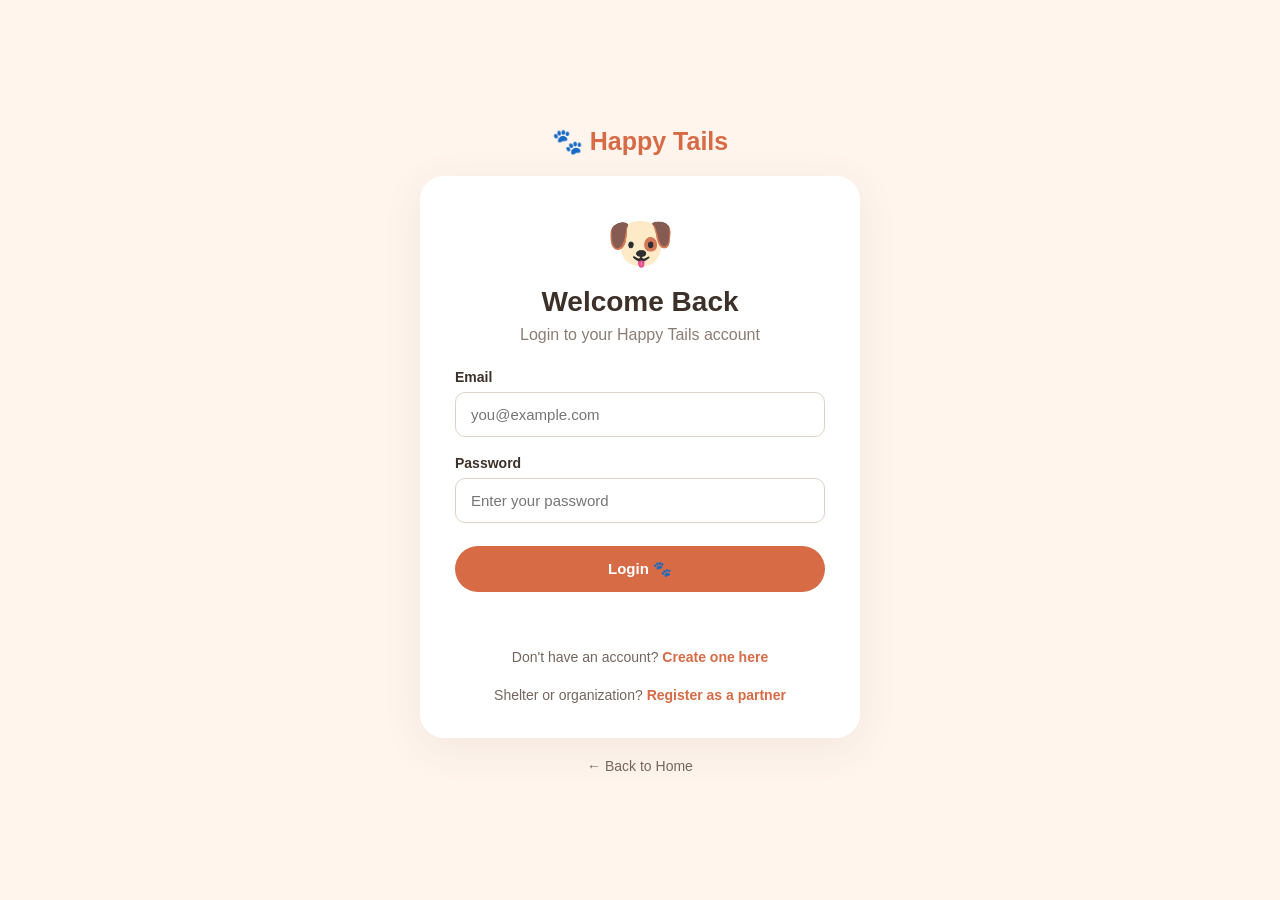
==== frontend/admin-dashboard.html @ 2e97c07c "Initial Happy Tails project" ====
<!DOCTYPE html>
<html lang="en">

<head>

    <meta charset="UTF-8">

    <meta name="viewport"
          content="width=device-width, initial-scale=1.0">

    <title>Admin Dashboard - Happy Tails</title>

    <link rel="stylesheet"
          href="css/style.css">

</head>

<body>

    <!-- NAVBAR -->

    <nav class="navbar">

        <div class="logo">
            🐾 Happy Tails
        </div>

        <div class="nav-links">
            <a href="admin-dashboard.html" aria-current="page">Dashboard</a>
            <a href="#partnerOrganizations">Partners</a>
            <a href="#petForm">Pets</a>
            <a href="#adminRequests">Adoption Requests</a>
        </div>

        <button
            id="logoutButton"
            class="logout-button">

            Logout

        </button>

    </nav>


    <!-- MAIN DASHBOARD -->

    <main class="dashboard">


        <!-- HEADER -->

        <section class="dashboard-header admin-header">

            <div>

                <span class="tag">
                    ADMIN DASHBOARD
                </span>

                <h1>
                    Welcome, Admin! 🛠️
                </h1>

                <p>
                    Manage the Happy Tails pet
                    adoption system.
                </p>

            </div>

            <div class="dashboard-pet">
                🐱
            </div>

        </section>


        <section class="admin-section" id="partnerOrganizations">
            <div class="section-heading"><div><span class="tag">PARTNER ORGANIZATIONS</span><h2>Partner Organizations 🏢</h2><p>Review organization registrations and verification status.</p></div><button id="refreshPartners" class="card-button" type="button">Refresh</button></div>
            <div id="partnerSummary" class="partner-summary" aria-live="polite"></div>
            <p id="partnerAdminMessage" class="message" role="status"></p><div id="adminPartnerList" class="admin-request-list"></div>
        </section>

        <!-- PET MANAGEMENT -->

        <section class="admin-section">

            <div class="section-heading">

                <div>

                    <span class="tag">
                        PET MANAGEMENT
                    </span>

                    <h2>
                        Add a New Pet 🐾
                    </h2>

                    <p>
                        Add pets that are available
                        for adoption.
                    </p>

                </div>

            </div>


            <!-- ADD PET FORM -->

            <form
                id="petForm"
                class="pet-form">


                <div class="form-group">

                    <label for="petName">
                        Pet Name
                    </label>

                    <input
                        type="text"
                        id="petName"
                        placeholder="Example: Bruno"
                        required>

                </div>


                <div class="form-group">

                    <label for="petType">
                        Type
                    </label>

                    <select
                        id="petType"
                        required>

                        <option value="">
                            Select type
                        </option>

                        <option value="Dog">
                            🐶 Dog
                        </option>

                        <option value="Cat">
                            🐱 Cat
                        </option>

                        <option value="Rabbit">
                            🐰 Rabbit
                        </option>

                        <option value="Bird">
                            🐦 Bird
                        </option>

                        <option value="Other">
                            🐾 Other
                        </option>

                    </select>

                </div>


                <div class="form-group">

                    <label for="petBreed">
                        Breed
                    </label>

                    <input
                        type="text"
                        id="petBreed"
                        placeholder="Example: Labrador">

                </div>


                <div class="form-group">

                    <label for="petAge">
                        Age
                    </label>

                    <input
                        type="number"
                        id="petAge"
                        min="0"
                        placeholder="Example: 2"
                        required>

                </div>


                <div class="form-group">

                    <label for="petGender">
                        Gender
                    </label>

                    <select
                        id="petGender">

                        <option value="">
                            Select gender
                        </option>

                        <option value="Male">
                            Male
                        </option>

                        <option value="Female">
                            Female
                        </option>

                    </select>

                </div>


                <div class="form-group">

                    <label for="petStatus">
                        Status
                    </label>

                    <select
                        id="petStatus">

                        <option value="AVAILABLE">
                            🟢 Available
                        </option>

                        <option value="ADOPTED">
                            ❤️ Adopted
                        </option>

                    </select>

                </div>


                <div class="form-group full-form-width">

                    <label for="petImage">
                        Pet Emoji
                    </label>

                    <input
                        type="text"
                        id="petImage"
                        placeholder="Example: 🐶"
                        maxlength="10">

                </div>


                <div class="form-group full-form-width">

                    <label for="petDescription">
                        Description
                    </label>

                    <textarea
                        id="petDescription"
                        rows="4"
                        placeholder="Tell users something about this pet..."></textarea>

                </div>


                <button
                    type="submit"
                    class="primary-button">

                    ➕ Add Pet

                </button>


                <div
                    id="petMessage"
                    class="message">

                </div>

            </form>

        </section>


        <!-- PET LIST -->

        <section class="admin-section">

            <div class="section-heading">

                <div>

                    <span class="tag">
                        PETS IN DATABASE
                    </span>

                    <h2>
                        Current Pets 🐶🐱
                    </h2>

                    <p>
                        Pets currently stored in
                        the Happy Tails database.
                    </p>

                </div>

                <button
                    class="card-button"
                    onclick="loadPets()">

                    🔄 Refresh

                </button>

            </div>


            <div
                id="petList"
                class="pet-list">

                <p>
                    Loading pets... 🐾
                </p>

            </div>

        </section>


        <section class="admin-section" id="adminRequests">
            <div class="section-heading">
                <div>
                    <span class="tag">ADOPTION REVIEW</span>
                    <h2>Adoption Requests</h2>
                    <p>Review each request and update its status.</p>
                </div>
                <button class="card-button" id="refreshRequests" type="button">Refresh requests</button>
            </div>
            <p id="requestActionMessage" class="message" role="status"></p>
            <div id="adminRequestList" class="admin-request-list">
                <p>Loading adoption requests...</p>
            </div>
        </section>

        <!-- OTHER FEATURES -->

        <section class="dashboard-grid">

            <div class="dashboard-card">

                <div class="card-icon">
                    👥
                </div>

                <h2>
                    Manage Users
                </h2>

                <p>
                    View and manage registered
                    users.
                </p>

                <button
                    class="card-button"
                    onclick="document.getElementById('adminRequests').scrollIntoView({behavior:'smooth'})">
                    Review Requests

                </button>

            </div>


            <div class="dashboard-card">

                <div class="card-icon">
                    ❤️
                </div>

                <h2>
                    Adoption Requests
                </h2>

                <p>
                    Review adoption requests
                    from users.
                </p>

                <button
                    class="card-button"
                    disabled>

                    Coming Soon

                </button>

            </div>

        </section>


    </main>


    <script src="js/dashboard.js"></script>
    <script src="js/admin-requests.js"></script>
    <script src="js/admin-partners.js"></script>

</body>

</html>
---- frontend/css/style.css ----
* {
    margin: 0;
    padding: 0;
    box-sizing: border-box;
}

body {
    font-family: Arial, Helvetica, sans-serif;
    background: #fffaf5;
    color: #3d3028;
    min-height: 100vh;
}

a {
    text-decoration: none;
    color: inherit;
}

/* NAVBAR */

.navbar {
    height: 72px;
    padding: 0 7%;
    display: flex;
    align-items: center;
    justify-content: space-between;
    background: #ffffff;
    border-bottom: 1px solid #f0e4da;
}

.logo {
    font-size: 24px;
    font-weight: bold;
    color: #d66b45;
}

.nav-links {
    display: flex;
    align-items: center;
    gap: 25px;
}

.nav-links a {
    font-weight: 600;
}

.nav-links a:hover {
    color: #d66b45;
}

.nav-button {
    background: #d66b45;
    color: white !important;
    padding: 11px 20px;
    border-radius: 25px;
}

/* HERO */

.hero {
    max-width: 1200px;
    margin: 0 auto;
    padding: 90px 7%;
    display: flex;
    align-items: center;
    justify-content: space-between;
    gap: 50px;
}

.hero-content {
    max-width: 650px;
}

.tag {
    display: inline-block;
    background: #ffe8dc;
    color: #c05d3b;
    padding: 8px 14px;
    border-radius: 20px;
    font-size: 13px;
    font-weight: bold;
    margin-bottom: 20px;
}

.hero h1 {
    font-size: 55px;
    line-height: 1.1;
    margin-bottom: 25px;
}

.hero h1 span {
    color: #d66b45;
}

.hero p {
    font-size: 18px;
    line-height: 1.7;
    color: #75665d;
    margin-bottom: 30px;
}

.hero-buttons {
    display: flex;
    gap: 15px;
}

.primary-button,
.secondary-button {
    display: inline-block;
    border: none;
    cursor: pointer;
    padding: 14px 25px;
    border-radius: 30px;
    font-size: 15px;
    font-weight: bold;
    transition: 0.2s;
}

.primary-button {
    background: #d66b45;
    color: white;
}

.primary-button:hover {
    background: #bd5938;
    transform: translateY(-2px);
}

.secondary-button {
    background: white;
    color: #d66b45;
    border: 1px solid #e8cfc0;
}

.secondary-button:hover {
    background: #fff0e8;
}

.hero-pet {
    width: 300px;
    height: 300px;
    background: #ffe6d8;
    border-radius: 50%;
    display: flex;
    align-items: center;
    justify-content: center;
    font-size: 150px;
}

/* FEATURES */

.features {
    padding: 60px 7%;
    background: white;
    text-align: center;
}

.features h2 {
    font-size: 34px;
    margin-bottom: 35px;
}

.feature-grid {
    max-width: 1100px;
    margin: auto;
    display: grid;
    grid-template-columns: repeat(3, 1fr);
    gap: 25px;
}

.feature-card {
    padding: 35px 25px;
    background: #fffaf5;
    border-radius: 20px;
    border: 1px solid #f0e4da;
}

.feature-icon {
    font-size: 45px;
    margin-bottom: 15px;
}

.feature-card h3 {
    margin-bottom: 12px;
    font-size: 20px;
}

.feature-card p {
    color: #75665d;
    line-height: 1.6;
}

/* FOOTER */

footer {
    text-align: center;
    padding: 30px;
    color: #8c7d73;
}

/* AUTH PAGE */

.auth-page {
    background: #fff5ed;
    min-height: 100vh;
    display: flex;
    align-items: center;
    justify-content: center;
}

.auth-container {
    width: 100%;
    max-width: 480px;
    padding: 30px 20px;
}

.auth-brand {
    text-align: center;
    color: #d66b45;
    font-size: 25px;
    font-weight: bold;
    margin-bottom: 20px;
}

.auth-card {
    background: white;
    padding: 35px;
    border-radius: 24px;
    box-shadow: 0 10px 40px rgba(100, 70, 50, 0.08);
}

.auth-header {
    text-align: center;
    margin-bottom: 25px;
}

.big-icon {
    font-size: 55px;
    margin-bottom: 10px;
}

.auth-header h1 {
    font-size: 28px;
    margin-bottom: 8px;
}

.auth-header p {
    color: #8c7d73;
}

.form-group {
    margin-bottom: 18px;
}

.form-group label {
    display: block;
    margin-bottom: 7px;
    font-weight: bold;
    font-size: 14px;
}

.form-group input {
    width: 100%;
    padding: 13px 15px;
    border: 1px solid #dfd2ca;
    border-radius: 10px;
    outline: none;
    font-size: 15px;
}

.form-group input:focus {
    border-color: #d66b45;
}

.full-width {
    width: 100%;
    margin-top: 5px;
}

.message {
    margin-top: 15px;
    text-align: center;
    font-size: 14px;
    min-height: 20px;
}

.message.success {
    color: #2e8b57;
}

.message.error {
    color: #c0392b;
}

.auth-footer {
    margin-top: 22px;
    text-align: center;
    color: #75665d;
    font-size: 14px;
}

.auth-footer a {
    color: #d66b45;
    font-weight: bold;
}

.back-home {
    display: block;
    text-align: center;
    margin-top: 20px;
    color: #75665d;
    font-size: 14px;
}

/* DASHBOARD */

.dashboard {
    max-width: 1200px;
    margin: auto;
    padding: 60px 7%;
}

.dashboard-header {
    padding: 45px;
    background: #ffe7d9;
    border-radius: 25px;
    display: flex;
    align-items: center;
    justify-content: space-between;
    margin-bottom: 40px;
}

.dashboard-header h1 {
    font-size: 40px;
    margin-bottom: 10px;
}

.dashboard-header h1 span {
    color: #d66b45;
}

.dashboard-header p {
    color: #75665d;
}

.dashboard-pet {
    font-size: 100px;
}

.dashboard-grid {
    display: grid;
    grid-template-columns: repeat(3, 1fr);
    gap: 25px;
}

.dashboard-card {
    background: white;
    padding: 30px;
    border-radius: 20px;
    border: 1px solid #eee0d6;
    box-shadow: 0 5px 20px rgba(100, 70, 50, 0.05);
}

.card-icon {
    font-size: 45px;
    margin-bottom: 15px;
}

.dashboard-card h2 {
    font-size: 21px;
    margin-bottom: 12px;
}

.dashboard-card p {
    color: #75665d;
    line-height: 1.6;
    margin-bottom: 20px;
}

.card-button {
    border: none;
    background: #ffe7d9;
    color: #c05d3b;
    padding: 10px 16px;
    border-radius: 20px;
    font-weight: bold;
}

.logout-button {
    border: none;
    background: #fff0e8;
    color: #c05d3b;
    padding: 11px 20px;
    border-radius: 22px;
    font-weight: bold;
    cursor: pointer;
}

.logout-button:hover {
    background: #ffe0d0;
}

/* RESPONSIVE */

@media (max-width: 800px) {

    .hero {
        flex-direction: column;
        text-align: center;
        padding-top: 60px;
    }

    .hero h1 {
        font-size: 40px;
    }

    .hero-buttons {
        justify-content: center;
    }

    .feature-grid,
    .dashboard-grid {
        grid-template-columns: 1fr;
    }

    .hero-pet {
        width: 220px;
        height: 220px;
        font-size: 100px;
    }

    .dashboard-header {
        flex-direction: column;
        text-align: center;
        gap: 20px;
    }

    .dashboard-header h1 {
        font-size: 30px;
    }
}

@media (max-width: 500px) {

    .navbar {
        padding: 0 20px;
    }

    .nav-links {
        gap: 10px;
    }

    .hero {
        padding-left: 20px;
        padding-right: 20px;
    }

    .hero h1 {
        font-size: 34px;
    }

    .auth-card {
        padding: 25px 20px;
    }
}
/* =====================================================
   HAPPY TAILS LANDING PAGE
   ===================================================== */

.landing-page {
    margin: 0;
    min-height: 100vh;
    font-family: Arial, sans-serif;
    background:
        radial-gradient(circle at 15% 20%, #ffe9df 0, transparent 28%),
        radial-gradient(circle at 85% 30%, #eee7ff 0, transparent 30%),
        linear-gradient(135deg, #fffaf7, #fff4ee);
    color: #29232b;
    overflow-x: hidden;
}


/* ================= NAVIGATION ================= */

.landing-nav {
    position: relative;
    z-index: 10;

    width: min(1180px, 90%);
    margin: auto;

    padding: 24px 0;

    display: flex;
    justify-content: space-between;
    align-items: center;
}

.logo {
    display: flex;
    align-items: center;
    gap: 8px;

    font-size: 23px;
    font-weight: 800;
}

.logo:first-letter {
    font-size: 28px;
}

.nav-links {
    display: flex;
    align-items: center;
    gap: 28px;
}

.nav-links a {
    text-decoration: none;
    color: #4a4148;
    font-weight: 600;
    transition: 0.25s ease;
}

.nav-links a:hover {
    color: #d86b45;
    transform: translateY(-2px);
}

.nav-login {
    padding: 10px 18px;

    border-radius: 20px;

    background: white;

    box-shadow: 0 5px 20px rgba(80, 50, 40, 0.08);
}

.nav-register {
    padding: 11px 20px;

    border-radius: 20px;

    color: white !important;

    background: #dc7048;

    box-shadow: 0 7px 20px rgba(220, 112, 72, 0.25);
}


/* ================= HERO ================= */

.hero {
    width: min(1180px, 90%);
    min-height: 680px;

    margin: auto;

    display: grid;
    grid-template-columns: 1fr 1fr;

    align-items: center;

    gap: 60px;

    position: relative;
    z-index: 2;
}

.hero-text {
    animation: fadeUp 0.8s ease both;
}

.mini-badge {
    display: inline-block;

    padding: 9px 15px;

    border-radius: 30px;

    background: rgba(255, 255, 255, 0.8);

    color: #b75c3c;

    font-size: 14px;
    font-weight: 700;

    box-shadow: 0 8px 25px rgba(80, 50, 40, 0.08);
}

.hero h1 {
    margin: 22px 0 20px;

    font-size: clamp(48px, 6vw, 76px);

    line-height: 0.98;

    letter-spacing: -3px;
}

.hero h1 span {
    display: block;
    color: #db7048;
}

.hero-text > p {
    max-width: 570px;

    font-size: 18px;

    line-height: 1.7;

    color: #71666d;
}

.hero-buttons {
    display: flex;
    flex-wrap: wrap;

    gap: 14px;

    margin-top: 30px;
}

.hero-button {
    display: inline-flex;

    align-items: center;
    justify-content: center;

    padding: 16px 24px;

    border-radius: 30px;

    text-decoration: none;

    font-weight: 800;

    transition:
        transform 0.25s ease,
        box-shadow 0.25s ease;
}

.hero-button:hover {
    transform: translateY(-4px);
}

.hero-button.primary {
    color: white;

    background: #dc7048;

    box-shadow:
        0 12px 25px rgba(220, 112, 72, 0.3);
}

.hero-button.secondary {
    color: #554b51;

    background: white;

    box-shadow:
        0 10px 25px rgba(80, 50, 40, 0.09);
}

.tiny-note {
    margin-top: 18px;

    color: #968a90;

    font-size: 13px;
}


/* ================= PET SCENE ================= */

.pet-scene {
    height: 520px;

    position: relative;

    display: flex;
    justify-content: center;
    align-items: center;

    animation: fadeUp 1s ease 0.15s both;
}

.pet-card {
    width: 350px;
    height: 350px;

    border-radius: 46% 54% 55% 45% / 45% 45% 55% 55%;

    background:
        linear-gradient(145deg, #ffe2d3, #f8c8b6);

    display: flex;
    justify-content: center;
    align-items: center;

    position: relative;

    box-shadow:
        0 35px 70px rgba(120, 75, 60, 0.15);

    transition: transform 0.15s ease-out;

    animation: floatPet 4s ease-in-out infinite;
}

.main-pet {
    font-size: 150px;

    filter:
        drop-shadow(0 12px 8px rgba(100, 60, 50, 0.15));

    animation: petBounce 2.8s ease-in-out infinite;
}

.pet-shadow {
    position: absolute;

    bottom: 45px;

    width: 150px;
    height: 25px;

    border-radius: 50%;

    background: rgba(90, 60, 50, 0.12);

    filter: blur(5px);

    animation: shadowPulse 2.8s ease-in-out infinite;
}

.pet-speech {
    position: absolute;

    right: -40px;
    top: 35px;

    padding: 13px 18px;

    border-radius: 20px 20px 20px 5px;

    background: white;

    font-weight: 800;

    box-shadow:
        0 10px 30px rgba(80, 50, 40, 0.12);

    animation: speechFloat 2.5s ease-in-out infinite;
}

.pet-sparkle {
    position: absolute;

    color: white;

    font-size: 30px;

    animation: sparkle 2s ease-in-out infinite;
}

.sparkle-1 {
    top: 45px;
    left: 55px;
}

.sparkle-2 {
    bottom: 70px;
    right: 55px;

    animation-delay: 0.7s;
}

.small-pet {
    position: absolute;

    font-size: 70px;

    filter:
        drop-shadow(0 8px 5px rgba(80, 50, 40, 0.12));
}

.cat {
    left: 15px;
    bottom: 70px;

    animation: littleFloat 3s ease-in-out infinite;
}

.bunny {
    right: 15px;
    bottom: 30px;

    animation: littleFloat 3.5s ease-in-out infinite reverse;
}

.sun {
    position: absolute;

    top: 15px;
    right: 30px;

    font-size: 70px;

    animation: slowSpin 8s linear infinite;
}

.floating-heart {
    position: absolute;

    font-size: 32px;

    animation: heartFloat 3s ease-in-out infinite;
}

.heart-1 {
    left: 100px;
    top: 70px;
}

.heart-2 {
    right: 80px;
    bottom: 110px;

    animation-delay: 1s;
}


/* ================= BACKGROUND ================= */

.background-decor {
    position: fixed;

    inset: 0;

    pointer-events: none;

    overflow: hidden;

    z-index: 0;
}

.paw {
    position: absolute;

    font-size: 25px;

    opacity: 0.18;

    animation: pawDrift 10s ease-in-out infinite;
}

.paw-1 {
    left: 8%;
    top: 25%;
}

.paw-2 {
    left: 20%;
    bottom: 10%;

    animation-delay: 2s;
}

.paw-3 {
    right: 15%;
    top: 15%;

    animation-delay: 4s;
}

.paw-4 {
    right: 5%;
    bottom: 25%;

    animation-delay: 6s;
}

.cloud {
    position: absolute;

    font-size: 80px;

    opacity: 0.5;

    animation: cloudMove 18s linear infinite;
}

.cloud-1 {
    top: 15%;
    left: -100px;
}

.cloud-2 {
    top: 55%;
    left: -150px;

    font-size: 60px;

    animation-delay: 8s;
}

.blob {
    position: absolute;

    border-radius: 50%;

    filter: blur(1px);

    opacity: 0.35;

    animation: blobMove 12s ease-in-out infinite;
}

.blob-1 {
    width: 300px;
    height: 300px;

    background: #ffd8c7;

    left: -120px;
    top: 45%;
}

.blob-2 {
    width: 250px;
    height: 250px;

    background: #ded4ff;

    right: -100px;
    top: 20%;

    animation-delay: 3s;
}


/* ================= INFO SECTION ================= */

.info-section {
    position: relative;
    z-index: 2;

    padding: 100px 5%;

    background: rgba(255, 255, 255, 0.72);
}

.section-heading {
    text-align: center;

    max-width: 650px;

    margin: auto;
}

.section-heading > span {
    font-size: 32px;
}

.section-heading h2 {
    font-size: 40px;

    margin: 12px 0;

    letter-spacing: -1px;
}

.section-heading p {
    color: #7d7078;

    line-height: 1.7;
}

.feature-grid {
    max-width: 1050px;

    margin: 55px auto 0;

    display: grid;

    grid-template-columns:
        repeat(3, 1fr);

    gap: 22px;
}

.feature-card {
    padding: 35px 28px;

    text-align: center;

    background: white;

    border-radius: 28px;

    box-shadow:
        0 15px 45px rgba(80, 50, 40, 0.07);

    transition: transform 0.3s ease;
}

.feature-card:hover {
    transform: translateY(-8px) rotate(1deg);
}

.feature-icon {
    font-size: 52px;

    margin-bottom: 15px;
}

.feature-card h3 {
    font-size: 21px;
}

.feature-card p {
    color: #80747a;

    line-height: 1.6;
}


/* ================= HOW SECTION ================= */

.how-section {
    position: relative;
    z-index: 2;

    padding: 100px 5%;
}

.steps {
    max-width: 850px;

    margin: 55px auto 0;

    display: grid;

    gap: 20px;
}

.step {
    display: flex;

    align-items: center;

    gap: 22px;

    padding: 24px;

    background: white;

    border-radius: 25px;

    box-shadow:
        0 10px 35px rgba(80, 50, 40, 0.06);
}

.step-number {
    min-width: 65px;
    height: 65px;

    display: flex;

    align-items: center;
    justify-content: center;

    border-radius: 20px;

    background: #ffe0d1;

    color: #c35e3d;

    font-weight: 900;
}

.step h3 {
    margin: 0 0 6px;
}

.step p {
    margin: 0;

    color: #82777c;

    line-height: 1.5;
}


/* ================= FINAL CTA ================= */

.final-cta {
    position: relative;
    z-index: 2;

    margin: 30px auto 80px;

    width: min(850px, 85%);

    padding: 70px 30px;

    text-align: center;

    border-radius: 40px;

    background:
        linear-gradient(135deg, #ffe1d2, #eee5ff);

    box-shadow:
        0 25px 60px rgba(80, 50, 40, 0.1);
}

.cta-pet {
    font-size: 70px;

    animation: petBounce 2.5s ease-in-out infinite;
}

.final-cta h2 {
    font-size: 40px;

    margin: 12px auto;

    max-width: 600px;
}

.final-cta p {
    color: #796e74;

    margin-bottom: 25px;
}


/* ================= FOOTER ================= */

footer {
    position: relative;
    z-index: 2;

    padding: 25px 5%;

    display: flex;
    justify-content: space-between;

    color: #8c7f85;

    font-size: 14px;

    border-top: 1px solid rgba(0, 0, 0, 0.05);
}


/* ================= ANIMATIONS ================= */

@keyframes fadeUp {

    from {
        opacity: 0;
        transform: translateY(25px);
    }

    to {
        opacity: 1;
        transform: translateY(0);
    }

}

@keyframes floatPet {

    0%, 100% {
        transform: translateY(0) rotate(-2deg);
    }

    50% {
        transform: translateY(-15px) rotate(2deg);
    }

}

@keyframes petBounce {

    0%, 100% {
        transform: translateY(0) scale(1);
    }

    50% {
        transform: translateY(-9px) scale(1.03);
    }

}

@keyframes shadowPulse {

    0%, 100% {
        transform: scale(1);
        opacity: 0.12;
    }

    50% {
        transform: scale(0.8);
        opacity: 0.06;
    }

}

@keyframes speechFloat {

    0%, 100% {
        transform: translateY(0);
    }

    50% {
        transform: translateY(-7px);
    }

}

@keyframes sparkle {

    0%, 100% {
        opacity: 0.3;
        transform: scale(0.8) rotate(0);
    }

    50% {
        opacity: 1;
        transform: scale(1.2) rotate(20deg);
    }

}

@keyframes littleFloat {

    0%, 100% {
        transform: translateY(0);
    }

    50% {
        transform: translateY(-12px);
    }

}

@keyframes heartFloat {

    0%, 100% {
        transform: translateY(0) rotate(-5deg);
    }

    50% {
        transform: translateY(-15px) rotate(8deg);
    }

}

@keyframes pawDrift {

    0%, 100% {
        transform: translateY(0) rotate(0);
    }

    50% {
        transform: translateY(-30px) rotate(15deg);
    }

}

@keyframes cloudMove {

    from {
        transform: translateX(-150px);
    }

    to {
        transform: translateX(120vw);
    }

}

@keyframes blobMove {

    0%, 100% {
        transform: translate(0, 0) scale(1);
    }

    50% {
        transform: translate(30px, -40px) scale(1.1);
    }

}

@keyframes slowSpin {

    from {
        transform: rotate(0);
    }

    to {
        transform: rotate(360deg);
    }

}


/* ================= MOBILE ================= */

@media (max-width: 800px) {

    .landing-nav {
        padding: 18px 0;
    }

    .nav-links {
        gap: 10px;
    }

    .nav-links a:not(.nav-login):not(.nav-register) {
        display: none;
    }

    .hero {
        grid-template-columns: 1fr;

        text-align: center;

        padding-top: 50px;
    }

    .hero-text > p {
        margin-left: auto;
        margin-right: auto;
    }

    .hero-buttons {
        justify-content: center;
    }

    .pet-scene {
        height: 420px;
    }

    .pet-card {
        width: 280px;
        height: 280px;
    }

    .main-pet {
        font-size: 120px;
    }

    .feature-grid {
        grid-template-columns: 1fr;
    }

    .section-heading h2 {
        font-size: 32px;
    }

    .final-cta h2 {
        font-size: 30px;
    }

    footer {
        flex-direction: column;

        gap: 10px;

        text-align: center;
    }

}
/* ==========================================
   ADMIN PET MANAGEMENT
   ========================================== */

.admin-section {
    margin-top: 40px;
}

.section-heading {
    display: flex;
    justify-content: space-between;
    align-items: center;
    gap: 20px;
    margin-bottom: 25px;
}

.section-heading h2 {
    margin: 8px 0;
    font-size: 32px;
}

.section-heading p {
    margin: 0;
    color: #766b68;
}


/* Pet cards */

.pet-management-card {
    background: white;
    border: 1px solid #f0ddd3;
    border-radius: 22px;
    padding: 25px;
    display: flex;
    flex-direction: column;
    gap: 15px;
    box-shadow: 0 8px 20px rgba(80, 50, 40, 0.08);
    transition: transform 0.2s ease,
                box-shadow 0.2s ease;
}

.pet-management-card:hover {
    transform: translateY(-5px);
    box-shadow: 0 12px 25px rgba(80, 50, 40, 0.12);
}


/* Big pet emoji */

.pet-management-icon {
    width: 90px;
    height: 90px;
    border-radius: 20px;
    background: #fff0e8;

    display: flex;
    align-items: center;
    justify-content: center;

    font-size: 55px;
}


/* Pet information */

.pet-management-info h3 {
    margin: 0 0 12px;
    font-size: 25px;
}

.pet-management-info p {
    margin: 7px 0;
    color: #6f625d;
    line-height: 1.5;
}

.pet-management-info strong {
    color: #3d312c;
}


/* Status */

.pet-status {
    display: inline-block;
    width: fit-content;

    padding: 7px 14px;

    border-radius: 20px;

    font-size: 13px;
    font-weight: 700;
    letter-spacing: 0.5px;
}

.pet-status.available {
    background: #e5f8ec;
    color: #25834b;
}

.pet-status.adopted {
    background: #ffe6e6;
    color: #b54242;
}


/* Delete button */

.delete-pet-button {
    border: none;
    border-radius: 12px;

    padding: 11px 18px;

    background: #ffe1d5;
    color: #c95735;

    font-size: 14px;
    font-weight: 700;

    cursor: pointer;

    transition: all 0.2s ease;
}

.delete-pet-button:hover {
    background: #c95735;
    color: white;
}


/* Mobile */

@media (max-width: 700px) {

    .section-heading {
        flex-direction: column;
        align-items: flex-start;
    }

    .pet-management-card {
        padding: 20px;
    }

}
/* ==========================================
   ADMIN PORTAL
   ========================================== */

.nav-admin {
    font-weight: 700;
}

.admin-portal-section {
    padding: 50px 8%;
}

.admin-portal-card {
    max-width: 1000px;
    margin: 0 auto;

    padding: 30px;

    background: white;
    border: 1px solid #f0ddd3;
    border-radius: 24px;

    display: flex;
    align-items: center;
    gap: 25px;

    box-shadow: 0 10px 25px rgba(80, 50, 40, 0.08);
}

.admin-portal-icon {
    font-size: 55px;

    width: 90px;
    height: 90px;

    display: flex;
    align-items: center;
    justify-content: center;

    background: #fff0e8;
    border-radius: 20px;
}

.admin-label {
    font-size: 12px;
    font-weight: 700;
    letter-spacing: 1px;
    color: #c95735;
}

.admin-portal-card h2 {
    margin: 7px 0;
}

.admin-portal-card p {
    margin: 0;
    color: #766b68;
}

.admin-portal-card .hero-button {
    margin-left: auto;
    white-space: nowrap;
}

@media (max-width: 700px) {

    .admin-portal-card {
        flex-direction: column;
        text-align: center;
    }

    .admin-portal-card .hero-button {
        margin-left: 0;
    }

}
/* ==========================================
   USER PET PAGE
   ========================================== */

.user-pet-section {
    text-align: center;
    margin: 45px auto;
    max-width: 1000px;
}

.user-pet-section .section-heading {
    display: block;
    text-align: center;
}

.user-pet-section .section-heading span {
    font-size: 35px;
}

.user-pet-section .section-heading h2 {
    margin: 8px 0;
    font-size: 32px;
}

.user-pet-section .section-heading p {
    margin-bottom: 20px;
}

.browse-pets-button {
    display: inline-block;
}


/* ==========================================
   PETS PAGE
   ========================================== */

.pets-page {
    max-width: 1100px;
    margin: 0 auto;
    padding: 50px 25px;
}

.pets-page-header {
    text-align: center;
    margin-bottom: 40px;
}

.pets-page-header h1 {
    font-size: 42px;
    margin: 15px 0 10px;
}

.pets-page-header p {
    color: #766b68;
    font-size: 18px;
    margin-bottom: 20px;
}

.pets-grid {
    display: grid;
    grid-template-columns:
        repeat(auto-fit, minmax(280px, 1fr));

    gap: 25px;
}


/* Individual pet */

.pet-card-user {
    background: white;
    border: 1px solid #f0ddd3;
    border-radius: 24px;

    padding: 28px;

    box-shadow:
        0 8px 20px rgba(80, 50, 40, 0.08);

    transition:
        transform 0.2s ease,
        box-shadow 0.2s ease;
}

.pet-card-user:hover {
    transform: translateY(-6px);

    box-shadow:
        0 12px 28px rgba(80, 50, 40, 0.12);
}

.pet-emoji {
    width: 90px;
    height: 90px;

    background: #fff0e8;

    border-radius: 22px;

    display: flex;
    align-items: center;
    justify-content: center;

    font-size: 55px;

    margin-bottom: 18px;
}

.pet-card-user h2 {
    margin: 0 0 12px;
}

.pet-card-user p {
    color: #766b68;
    line-height: 1.5;
}

.pet-description {
    margin-top: 18px;
}

.pet-status-user {
    display: inline-block;

    margin: 10px 0 18px;

    padding: 8px 14px;

    border-radius: 20px;

    background: #e5f8ec;
    color: #25834b;

    font-weight: 700;
}

.pet-details-button {
    display: block;
    width: fit-content;
}


/* Back to dashboard */

.back-link {
    text-decoration: none;
    margin-right: 15px;
    color: #c95735;
    font-weight: 600;
}

.adoption-request-form {
    display: grid;
    gap: 10px;
    margin-top: 18px;
}

.adoption-request-form label {
    color: #554b51;
    font-weight: 700;
}

.adoption-request-form textarea {
    width: 100%;
    min-height: 82px;
    resize: vertical;
    padding: 12px;
    border: 1px solid #eadbd4;
    border-radius: 12px;
    font: inherit;
}

.adoption-request-form button:disabled,
.admin-request-actions button:disabled {
    cursor: wait;
    opacity: 0.65;
}

.admin-request-list {
    display: grid;
    gap: 16px;
}

.admin-request-card {
    padding: 22px;
    background: #fff;
    border: 1px solid #f0ddd3;
    border-radius: 18px;
    box-shadow: 0 8px 20px rgba(80, 50, 40, 0.06);
}

.admin-request-card p {
    color: #766b68;
    line-height: 1.55;
    overflow-wrap: anywhere;
}

.admin-request-heading,
.admin-request-actions {
    display: flex;
    align-items: center;
    justify-content: space-between;
    flex-wrap: wrap;
    gap: 12px;
}

.admin-request-heading h3 {
    margin: 0;
}

.request-status {
    display: inline-block;
    padding: 7px 12px;
    border-radius: 16px;
    font-size: 12px;
    font-weight: 800;
}

.status-pending {
    color: #8a6110;
    background: #fff2c9;
}

.status-approved {
    color: #257446;
    background: #e3f6e9;
}

.status-rejected {
    color: #a33c3c;
    background: #ffe7e5;
}

.admin-request-actions {
    justify-content: flex-start;
}

.partner-info-note, .partner-status-panel {
    padding: 18px 22px;
    margin: 18px 0;
    background: #eff8f2;
    border-left: 4px solid #4f9c69;
    border-radius: 8px;
}
.partner-info-note p { margin: 7px 0 0; color: #566b5b; }
.partner-status-panel h2 { margin: 0; font-size: 22px; }
.partner-summary { display: grid; grid-template-columns: repeat(4, minmax(0, 1fr)); gap: 12px; }
.partner-summary-item { display: grid; gap: 5px; padding: 16px; background: #fff; border: 1px solid #eee0d8; border-radius: 8px; }
.partner-summary-item strong { font-size: 24px; }
.partner-summary-item span { color: #766b68; }
.partner-form-actions { display: flex; flex-wrap: wrap; gap: 10px; align-items: center; }
.partner-auth { max-width: 760px; }
.partner-auth h1 { font-size: 32px; }
.partner-auth .pet-form { grid-template-columns: repeat(2, minmax(0, 1fr)); }
.partner-auth .pet-form label, .partner-auth .pet-form .message, .partner-auth .pet-form button { display: grid; gap: 8px; }
.partner-auth input, .partner-auth select, .partner-auth textarea, .partner-dashboard input, .partner-dashboard select, .partner-dashboard textarea { padding: 11px; border: 1px solid #eadbd4; border-radius: 8px; font: inherit; width: 100%; }
#partnerManagement[hidden] { display: none; }

@media (max-width: 700px) {
    .partner-summary { grid-template-columns: repeat(2, minmax(0, 1fr)); }
    .partner-auth .pet-form { grid-template-columns: 1fr; }
}

@media (max-width: 800px) {
    .navbar {
        height: auto;
        min-height: 72px;
        flex-wrap: wrap;
        gap: 10px 14px;
        padding-block: 12px;
    }

    .nav-links {
        flex: 1 1 100%;
        justify-content: center;
        flex-wrap: wrap;
        gap: 8px 16px;
    }

    .nav-links a {
        font-size: 14px;
    }
}
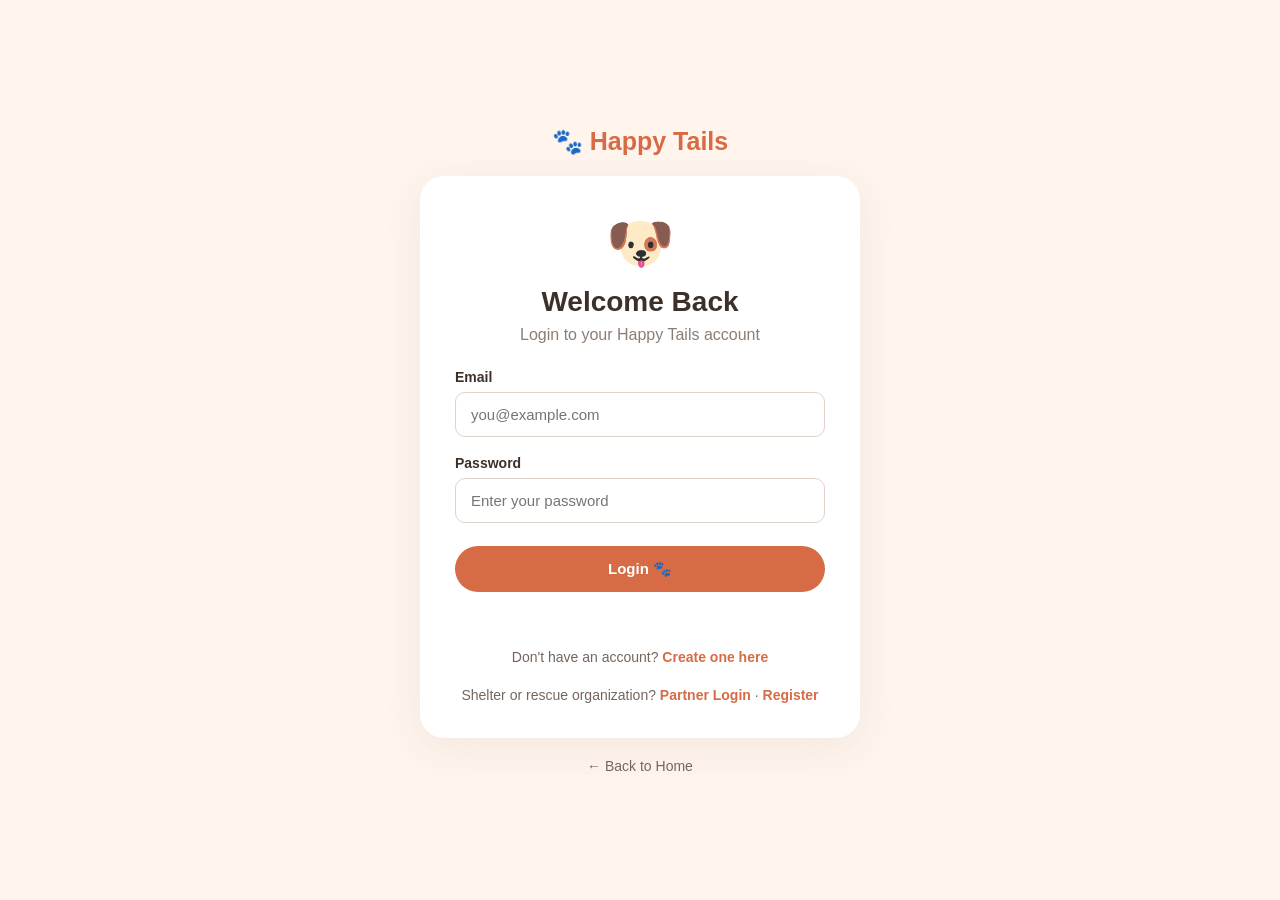
==== commit fa1d4c57: "Complete Happy Tails Pet Adoption System" ====
--- a/frontend/admin-dashboard.html
+++ b/frontend/admin-dashboard.html
@@ -1,24 +1,19 @@
+```html
 <!DOCTYPE html>
 <html lang="en">
 
 <head>
-
     <meta charset="UTF-8">
-
-    <meta name="viewport"
-          content="width=device-width, initial-scale=1.0">
+    <meta name="viewport" content="width=device-width, initial-scale=1.0">
 
     <title>Admin Dashboard - Happy Tails</title>
 
-    <link rel="stylesheet"
-          href="css/style.css">
-
+    <link rel="stylesheet" href="css/style.css">
 </head>
 
 <body>
 
     <!-- NAVBAR -->
-
     <nav class="navbar">
 
         <div class="logo">
@@ -28,45 +23,33 @@
         <div class="nav-links">
             <a href="admin-dashboard.html" aria-current="page">Dashboard</a>
             <a href="#partnerOrganizations">Partners</a>
-            <a href="#petForm">Pets</a>
             <a href="#adminRequests">Adoption Requests</a>
         </div>
 
         <button
             id="logoutButton"
-            class="logout-button">
-
+            class="logout-button"
+            type="button">
             Logout
-
         </button>
 
     </nav>
 
-
     <!-- MAIN DASHBOARD -->
-
     <main class="dashboard">
 
-
-        <!-- HEADER -->
-
+        <!-- DASHBOARD HEADER -->
         <section class="dashboard-header admin-header">
 
             <div>
-
-                <span class="tag">
-                    ADMIN DASHBOARD
-                </span>
-
-                <h1>
-                    Welcome, Admin! 🛠️
-                </h1>
+                <span class="tag">ADMIN DASHBOARD</span>
+
+                <h1>Welcome, Admin! 🛠️</h1>
 
                 <p>
-                    Manage the Happy Tails pet
-                    adoption system.
+                    Manage partner organizations and adoption
+                    requests across Happy Tails.
                 </p>
-
             </div>
 
             <div class="dashboard-pet">
@@ -75,353 +58,149 @@
 
         </section>
 
-
+        <!-- PARTNER ORGANIZATIONS -->
         <section class="admin-section" id="partnerOrganizations">
-            <div class="section-heading"><div><span class="tag">PARTNER ORGANIZATIONS</span><h2>Partner Organizations 🏢</h2><p>Review organization registrations and verification status.</p></div><button id="refreshPartners" class="card-button" type="button">Refresh</button></div>
-            <div id="partnerSummary" class="partner-summary" aria-live="polite"></div>
-            <p id="partnerAdminMessage" class="message" role="status"></p><div id="adminPartnerList" class="admin-request-list"></div>
-        </section>
-
-        <!-- PET MANAGEMENT -->
-
-        <section class="admin-section">
 
             <div class="section-heading">
 
                 <div>
-
-                    <span class="tag">
-                        PET MANAGEMENT
-                    </span>
-
-                    <h2>
-                        Add a New Pet 🐾
-                    </h2>
+                    <span class="tag">PARTNER ORGANIZATIONS</span>
+
+                    <h2>Partner Organizations 🏢</h2>
 
                     <p>
-                        Add pets that are available
-                        for adoption.
+                        Review organization registrations and
+                        their verification status.
                     </p>
-
-                </div>
-
-            </div>
-
-
-            <!-- ADD PET FORM -->
-
-            <form
-                id="petForm"
-                class="pet-form">
-
-
-                <div class="form-group">
-
-                    <label for="petName">
-                        Pet Name
-                    </label>
-
-                    <input
-                        type="text"
-                        id="petName"
-                        placeholder="Example: Bruno"
-                        required>
-
-                </div>
-
-
-                <div class="form-group">
-
-                    <label for="petType">
-                        Type
-                    </label>
-
-                    <select
-                        id="petType"
-                        required>
-
-                        <option value="">
-                            Select type
-                        </option>
-
-                        <option value="Dog">
-                            🐶 Dog
-                        </option>
-
-                        <option value="Cat">
-                            🐱 Cat
-                        </option>
-
-                        <option value="Rabbit">
-                            🐰 Rabbit
-                        </option>
-
-                        <option value="Bird">
-                            🐦 Bird
-                        </option>
-
-                        <option value="Other">
-                            🐾 Other
-                        </option>
-
-                    </select>
-
-                </div>
-
-
-                <div class="form-group">
-
-                    <label for="petBreed">
-                        Breed
-                    </label>
-
-                    <input
-                        type="text"
-                        id="petBreed"
-                        placeholder="Example: Labrador">
-
-                </div>
-
-
-                <div class="form-group">
-
-                    <label for="petAge">
-                        Age
-                    </label>
-
-                    <input
-                        type="number"
-                        id="petAge"
-                        min="0"
-                        placeholder="Example: 2"
-                        required>
-
-                </div>
-
-
-                <div class="form-group">
-
-                    <label for="petGender">
-                        Gender
-                    </label>
-
-                    <select
-                        id="petGender">
-
-                        <option value="">
-                            Select gender
-                        </option>
-
-                        <option value="Male">
-                            Male
-                        </option>
-
-                        <option value="Female">
-                            Female
-                        </option>
-
-                    </select>
-
-                </div>
-
-
-                <div class="form-group">
-
-                    <label for="petStatus">
-                        Status
-                    </label>
-
-                    <select
-                        id="petStatus">
-
-                        <option value="AVAILABLE">
-                            🟢 Available
-                        </option>
-
-                        <option value="ADOPTED">
-                            ❤️ Adopted
-                        </option>
-
-                    </select>
-
-                </div>
-
-
-                <div class="form-group full-form-width">
-
-                    <label for="petImage">
-                        Pet Emoji
-                    </label>
-
-                    <input
-                        type="text"
-                        id="petImage"
-                        placeholder="Example: 🐶"
-                        maxlength="10">
-
-                </div>
-
-
-                <div class="form-group full-form-width">
-
-                    <label for="petDescription">
-                        Description
-                    </label>
-
-                    <textarea
-                        id="petDescription"
-                        rows="4"
-                        placeholder="Tell users something about this pet..."></textarea>
-
-                </div>
-
-
-                <button
-                    type="submit"
-                    class="primary-button">
-
-                    ➕ Add Pet
-
-                </button>
-
-
-                <div
-                    id="petMessage"
-                    class="message">
-
-                </div>
-
-            </form>
-
-        </section>
-
-
-        <!-- PET LIST -->
-
-        <section class="admin-section">
+                </div>
+
+                <button
+                    id="refreshPartners"
+                    class="card-button"
+                    type="button">
+                    Refresh
+                </button>
+
+            </div>
+
+            <div
+                id="partnerSummary"
+                class="partner-summary"
+                aria-live="polite">
+            </div>
+
+            <p
+                id="partnerAdminMessage"
+                class="message"
+                role="status">
+            </p>
+
+            <div
+                id="adminPartnerList"
+                class="admin-request-list">
+            </div>
+
+        </section>
+
+        <!-- PET LISTINGS ARE MANAGED BY APPROVED PARTNERS -->
+
+        <!-- ADOPTION REQUESTS -->
+        <section class="admin-section" id="adminRequests">
 
             <div class="section-heading">
 
-                <div>
-
-                    <span class="tag">
-                        PETS IN DATABASE
-                    </span>
-
-                    <h2>
-                        Current Pets 🐶🐱
-                    </h2>
-
-                    <p>
-                        Pets currently stored in
-                        the Happy Tails database.
-                    </p>
-
-                </div>
-
-                <button
-                    class="card-button"
-                    onclick="loadPets()">
-
-                    🔄 Refresh
-
-                </button>
-
-            </div>
-
-
-            <div
-                id="petList"
-                class="pet-list">
-
-                <p>
-                    Loading pets... 🐾
-                </p>
-
-            </div>
-
-        </section>
-
-
-        <section class="admin-section" id="adminRequests">
-            <div class="section-heading">
                 <div>
                     <span class="tag">ADOPTION REVIEW</span>
-                    <h2>Adoption Requests</h2>
-                    <p>Review each request and update its status.</p>
-                </div>
-                <button class="card-button" id="refreshRequests" type="button">Refresh requests</button>
-            </div>
-            <p id="requestActionMessage" class="message" role="status"></p>
-            <div id="adminRequestList" class="admin-request-list">
+
+                    <h2>Adoption Requests ❤️</h2>
+
+                    <p>
+                        Review adoption requests submitted by users
+                        and update their status.
+                    </p>
+                </div>
+
+                <button
+                    class="card-button"
+                    id="refreshRequests"
+                    type="button">
+                    Refresh Requests
+                </button>
+
+            </div>
+
+            <p
+                id="requestActionMessage"
+                class="message"
+                role="status">
+            </p>
+
+            <div
+                id="adminRequestList"
+                class="admin-request-list">
+
                 <p>Loading adoption requests...</p>
-            </div>
-        </section>
-
-        <!-- OTHER FEATURES -->
-
+
+            </div>
+
+        </section>
+
+        <!-- DASHBOARD QUICK LINKS -->
         <section class="dashboard-grid">
 
             <div class="dashboard-card">
 
                 <div class="card-icon">
-                    👥
-                </div>
-
-                <h2>
-                    Manage Users
-                </h2>
+                    🏢
+                </div>
+
+                <h2>Manage Partners</h2>
 
                 <p>
-                    View and manage registered
-                    users.
+                    Review partner registrations and verification
+                    requests.
                 </p>
 
                 <button
                     class="card-button"
+                    type="button"
+                    onclick="document.getElementById('partnerOrganizations').scrollIntoView({behavior:'smooth'})">
+                    Review Partners
+                </button>
+
+            </div>
+
+            <div class="dashboard-card">
+
+                <div class="card-icon">
+                    ❤️
+                </div>
+
+                <h2>Adoption Requests</h2>
+
+                <p>
+                    Review requests from users who want to adopt
+                    pets listed on Happy Tails.
+                </p>
+
+                <button
+                    class="card-button"
+                    type="button"
                     onclick="document.getElementById('adminRequests').scrollIntoView({behavior:'smooth'})">
                     Review Requests
-
-                </button>
-
-            </div>
-
-
-            <div class="dashboard-card">
-
-                <div class="card-icon">
-                    ❤️
-                </div>
-
-                <h2>
-                    Adoption Requests
-                </h2>
-
-                <p>
-                    Review adoption requests
-                    from users.
-                </p>
-
-                <button
-                    class="card-button"
-                    disabled>
-
-                    Coming Soon
-
-                </button>
-
-            </div>
-
-        </section>
-
+                </button>
+
+            </div>
+
+        </section>
 
     </main>
 
-
+    <!-- EXISTING JAVASCRIPT -->
     <script src="js/dashboard.js"></script>
     <script src="js/admin-requests.js"></script>
     <script src="js/admin-partners.js"></script>
 
 </body>
 
-</html>
+</html>
--- a/frontend/css/style.css
+++ b/frontend/css/style.css
@@ -1886,3 +1886,802 @@
         font-size: 14px;
     }
 }
+
+/* ========================================
+   HAPPY TAILS — PARTNER REGISTRATION
+   ======================================== */
+
+.partner-page {
+    background: #fff8f2;
+    color: #352a28;
+}
+
+.partner-page .navbar {
+    position: sticky;
+    top: 0;
+    z-index: 10;
+    background: rgba(255, 255, 255, 0.96);
+    border-bottom: 1px solid #f3e4da;
+    padding: 18px 7%;
+}
+
+.partner-page .logo {
+    color: #e56d4b;
+    font-size: 25px;
+    font-weight: 800;
+    text-decoration: none;
+}
+
+.partner-page .nav-links a {
+    color: #352a28;
+    font-weight: 600;
+    text-decoration: none;
+}
+
+.partner-layout {
+    width: min(1200px, 90%);
+    margin: 48px auto;
+    display: grid;
+    grid-template-columns: 0.9fr 1.1fr;
+    gap: 48px;
+    align-items: start;
+}
+
+.partner-intro {
+    position: sticky;
+    top: 115px;
+    padding: 40px 12px 30px 0;
+}
+
+.partner-page .tag {
+    display: inline-block;
+    padding: 9px 15px;
+    border-radius: 30px;
+    background: #ffe6db;
+    color: #c95335;
+    font-size: 12px;
+    font-weight: 800;
+    letter-spacing: 1px;
+}
+
+.partner-intro h1 {
+    margin: 24px 0 18px;
+    font-size: clamp(32px, 3.5vw, 48px);
+    line-height: 1.15;
+    letter-spacing: -1.2px;
+}
+
+.partner-intro > p {
+    color: #776761;
+    font-size: 16px;
+    line-height: 1.8;
+}
+
+.partner-benefits {
+    display: grid;
+    gap: 23px;
+    margin-top: 35px;
+}
+
+.benefit {
+    display: flex;
+    align-items: flex-start;
+    gap: 15px;
+}
+
+.benefit > span {
+    display: grid;
+    place-items: center;
+    flex-shrink: 0;
+    width: 48px;
+    height: 48px;
+    border-radius: 15px;
+    background: #ffeadf;
+    font-size: 23px;
+}
+
+.benefit h3 {
+    margin: 2px 0 5px;
+    font-size: 16px;
+}
+
+.benefit p {
+    margin: 0;
+    color: #85736c;
+    font-size: 14px;
+    line-height: 1.6;
+}
+
+.partner-intro .partner-note {
+    margin-top: 35px;
+    padding: 15px 18px;
+    border-left: 3px solid #e87553;
+    border-radius: 0 10px 10px 0;
+    background: #fff0e8;
+    font-size: 13px;
+    line-height: 1.7;
+}
+
+.partner-page .partner-auth {
+    width: 100%;
+    box-sizing: border-box;
+    padding: 36px;
+    border: 1px solid #f3e6dd;
+    border-radius: 24px;
+    background: #ffffff;
+    box-shadow: 0 18px 55px rgba(104, 68, 48, 0.08);
+}
+
+.partner-auth h2 {
+    margin: 20px 0 10px;
+    font-size: 29px;
+    line-height: 1.3;
+}
+
+.partner-auth > p:not(.auth-footer) {
+    color: #85736c;
+    line-height: 1.6;
+}
+
+.partner-page .pet-form {
+    display: grid;
+    gap: 17px;
+    margin-top: 25px;
+}
+
+.partner-page .pet-form label {
+    display: grid;
+    gap: 8px;
+    color: #453631;
+    font-size: 14px;
+    font-weight: 600;
+}
+
+.partner-page .pet-form input,
+.partner-page .pet-form select,
+.partner-page .pet-form textarea {
+    width: 100%;
+    box-sizing: border-box;
+    padding: 13px 14px;
+    border: 1px solid #eadbd2;
+    border-radius: 10px;
+    outline: none;
+    background: #fffdfb;
+    color: #352a28;
+    font: inherit;
+    font-size: 14px;
+    transition: border-color 0.2s, box-shadow 0.2s;
+}
+
+.partner-page .pet-form input,
+.partner-page .pet-form select {
+    min-height: 47px;
+}
+
+.partner-page .pet-form textarea {
+    min-height: 90px;
+    resize: vertical;
+}
+
+.partner-page .pet-form input:focus,
+.partner-page .pet-form select:focus,
+.partner-page .pet-form textarea:focus {
+    border-color: #e87553;
+    box-shadow: 0 0 0 3px rgba(232, 117, 83, 0.13);
+}
+
+.partner-page .partner-submit {
+    width: 100%;
+    min-height: 50px;
+    margin-top: 5px;
+    border: none;
+    border-radius: 11px;
+    background: #e87553;
+    color: #ffffff;
+    font-size: 15px;
+    font-weight: 700;
+    cursor: pointer;
+    transition: background 0.2s, transform 0.2s;
+}
+
+.partner-page .partner-submit:hover {
+    background: #cf5d3d;
+    transform: translateY(-1px);
+}
+
+.partner-page .auth-footer {
+    margin-top: 22px;
+    color: #776761;
+    text-align: center;
+    font-size: 14px;
+}
+
+.partner-page .auth-footer a {
+    color: #d85f3e;
+    font-weight: 700;
+    text-decoration: none;
+}
+
+.partner-page .auth-footer a:hover {
+    text-decoration: underline;
+}
+
+.partner-page #partnerRegisterMessage:empty {
+    display: none;
+}
+
+@media (max-width: 850px) {
+    .partner-layout {
+        width: min(620px, 92%);
+        grid-template-columns: 1fr;
+        gap: 25px;
+        margin: 28px auto;
+    }
+
+    .partner-intro {
+        position: static;
+        padding: 10px 4px;
+    }
+
+    .partner-intro h1 {
+        font-size: 36px;
+    }
+
+    .partner-benefits {
+        gap: 17px;
+        margin-top: 25px;
+    }
+
+    .partner-intro .partner-note {
+        margin-top: 24px;
+    }
+}
+
+@media (max-width: 480px) {
+    .partner-page .navbar {
+        padding: 16px 5%;
+    }
+
+    .partner-page .logo {
+        font-size: 21px;
+    }
+
+    .partner-layout {
+        width: 92%;
+        margin: 20px auto;
+    }
+
+    .partner-page .partner-auth {
+        padding: 23px 18px;
+        border-radius: 18px;
+    }
+
+    .partner-auth h2 {
+        font-size: 25px;
+    }
+}
+
+/* =========================================
+   HAPPY TAILS - PARTNER DASHBOARD
+   ========================================= */
+
+.partner-dashboard-page {
+    background: #fff9f5;
+    color: #352b29;
+}
+
+.partner-dashboard-page [hidden] {
+    display: none !important;
+}
+
+.partner-dashboard {
+    width: min(1180px, 92%);
+    margin: 38px auto 70px;
+}
+
+.partner-welcome {
+    display: flex;
+    align-items: center;
+    justify-content: space-between;
+    gap: 30px;
+    padding: 44px;
+    border: 1px solid #f5dfd3;
+    border-radius: 28px;
+    background: linear-gradient(120deg, #fff0e7, #fffaf6 72%);
+    box-shadow: 0 12px 35px rgba(101, 62, 43, 0.06);
+}
+
+.partner-welcome-text {
+    min-width: 0;
+}
+
+.partner-welcome h1 {
+    margin: 18px 0 12px;
+    font-size: clamp(27px, 4vw, 42px);
+    line-height: 1.2;
+    overflow-wrap: anywhere;
+}
+
+.partner-welcome p,
+.partner-section-heading p,
+.partner-form-title p,
+.partner-list-heading p {
+    color: #806e66;
+    line-height: 1.7;
+}
+
+.partner-welcome-art {
+    display: grid;
+    place-items: center;
+    flex: 0 0 145px;
+    width: 145px;
+    height: 145px;
+    border-radius: 35px;
+    background: #ffe3d4;
+    font-size: 76px;
+    transform: rotate(3deg);
+}
+
+.partner-cta {
+    display: inline-flex;
+    align-items: center;
+    justify-content: center;
+    margin-top: 12px;
+    text-decoration: none;
+}
+
+.partner-status-panel {
+    display: flex;
+    align-items: flex-start;
+    gap: 18px;
+    margin: 26px 0 38px;
+    padding: 24px 28px;
+    border: 1px solid #f2dfd5;
+    border-radius: 20px;
+    background: #fff;
+    box-shadow: 0 8px 25px rgba(101, 62, 43, 0.04);
+}
+
+.partner-status-icon,
+.partner-profile-avatar {
+    display: grid;
+    place-items: center;
+    flex-shrink: 0;
+    width: 58px;
+    height: 58px;
+    border-radius: 18px;
+    background: #fff0e7;
+    font-size: 28px;
+}
+
+.partner-status-panel h2 {
+    margin: 2px 0 9px;
+    font-size: 19px;
+}
+
+.partner-status-panel p {
+    margin: 9px 0 0;
+    color: #806e66;
+    line-height: 1.6;
+}
+
+.partner-verification-badge {
+    display: inline-block;
+    padding: 7px 13px;
+    border-radius: 30px;
+    background: #fff0cf;
+    color: #8b5c0b;
+    font-size: 12px;
+    font-weight: 800;
+    letter-spacing: 0.5px;
+}
+
+.partner-section {
+    margin: 42px 0;
+    scroll-margin-top: 95px;
+}
+
+.partner-section-heading {
+    display: flex;
+    align-items: center;
+    justify-content: space-between;
+    gap: 20px;
+    margin-bottom: 23px;
+}
+
+.partner-section-heading h2 {
+    margin: 13px 0 5px;
+    font-size: clamp(23px, 3vw, 31px);
+}
+
+.partner-section-heading p {
+    margin: 5px 0 0;
+}
+
+.partner-heading-icon {
+    display: grid;
+    place-items: center;
+    flex-shrink: 0;
+    width: 64px;
+    height: 64px;
+    border-radius: 21px;
+    background: #ffebe0;
+    font-size: 30px;
+}
+
+.partner-profile-card,
+.partner-form-card {
+    padding: 28px;
+    border: 1px solid #f1ded3;
+    border-radius: 23px;
+    background: #fff;
+    box-shadow: 0 10px 30px rgba(101, 62, 43, 0.045);
+}
+
+.partner-profile-card {
+    display: flex;
+    align-items: center;
+    gap: 20px;
+}
+
+.partner-profile-card p {
+    margin: 0;
+    color: #675750;
+    line-height: 1.9;
+    overflow-wrap: anywhere;
+}
+
+.partner-form-title {
+    display: flex;
+    align-items: center;
+    gap: 14px;
+    margin-bottom: 25px;
+}
+
+.partner-form-icon {
+    display: grid;
+    place-items: center;
+    flex-shrink: 0;
+    width: 48px;
+    height: 48px;
+    border-radius: 15px;
+    background: #ffebe0;
+    color: #d65e37;
+    font-size: 28px;
+    font-weight: 700;
+}
+
+.partner-form-title h3,
+.partner-list-heading h3 {
+    margin: 0 0 5px;
+    font-size: 20px;
+}
+
+.partner-form-title p,
+.partner-list-heading p {
+    margin: 0;
+    font-size: 14px;
+}
+
+.partner-pet-form {
+    display: block;
+}
+
+.partner-form-grid {
+    display: grid;
+    grid-template-columns: repeat(2, minmax(0, 1fr));
+    gap: 20px;
+}
+
+.partner-pet-form label {
+    display: flex;
+    flex-direction: column;
+    gap: 9px;
+    min-width: 0;
+    color: #493832;
+    font-size: 14px;
+    font-weight: 700;
+}
+
+.partner-pet-form label > span {
+    display: inline;
+    color: #d65e37;
+}
+
+.partner-pet-form input,
+.partner-pet-form select,
+.partner-pet-form textarea {
+    box-sizing: border-box;
+    width: 100%;
+    min-width: 0;
+    padding: 13px 14px;
+    border: 1px solid #ead8cd;
+    border-radius: 12px;
+    outline: none;
+    background: #fffdfb;
+    color: #352b29;
+    font: inherit;
+    font-size: 14px;
+    transition: border-color 0.2s, box-shadow 0.2s;
+}
+
+.partner-pet-form input,
+.partner-pet-form select {
+    min-height: 47px;
+}
+
+.partner-pet-form textarea {
+    resize: vertical;
+}
+
+.partner-pet-form input:focus,
+.partner-pet-form select:focus,
+.partner-pet-form textarea:focus {
+    border-color: #e47750;
+    box-shadow: 0 0 0 3px rgba(228, 119, 80, 0.13);
+}
+
+.partner-description-field {
+    grid-column: 1 / -1;
+}
+
+.partner-form-actions {
+    display: flex;
+    align-items: center;
+    flex-wrap: wrap;
+    gap: 12px;
+    margin-top: 24px;
+}
+
+.partner-form-actions button,
+.partner-section-heading button {
+    cursor: pointer;
+}
+
+.partner-list-heading {
+    margin: 32px 0 18px;
+}
+
+.partner-pets-grid {
+    display: grid;
+    grid-template-columns: repeat(2, minmax(0, 1fr));
+    gap: 22px;
+}
+
+.partner-pets-grid .pet-management-card {
+    display: flex;
+    flex-direction: column;
+    gap: 16px;
+    min-width: 0;
+    padding: 24px;
+    border: 1px solid #f1ded3;
+    border-radius: 22px;
+    background: #fff;
+    box-shadow: 0 8px 24px rgba(101, 62, 43, 0.045);
+    transition: transform 0.2s, box-shadow 0.2s;
+}
+
+.partner-pets-grid .pet-management-card:hover {
+    transform: translateY(-3px);
+    box-shadow: 0 13px 30px rgba(101, 62, 43, 0.09);
+}
+
+.partner-pets-grid .pet-management-icon {
+    display: grid;
+    place-items: center;
+    width: 86px;
+    height: 86px;
+    overflow: hidden;
+    border-radius: 22px;
+    background: #fff0e7;
+    color: #7a4b38;
+    font-size: 39px;
+}
+
+.partner-pets-grid .pet-management-icon img {
+    width: 100%;
+    height: 100%;
+    object-fit: cover;
+}
+
+.partner-pets-grid .pet-management-info {
+    min-width: 0;
+}
+
+.partner-pets-grid .pet-management-info h3 {
+    margin: 0 0 10px;
+    font-size: 23px;
+    overflow-wrap: anywhere;
+}
+
+.partner-pets-grid .pet-management-info p {
+    color: #806e66;
+    line-height: 1.7;
+    overflow-wrap: anywhere;
+}
+
+.partner-pets-grid .partner-form-actions {
+    margin-top: auto;
+}
+
+.partner-empty-state {
+    grid-column: 1 / -1;
+    padding: 30px;
+    border: 1px dashed #e9cfc0;
+    border-radius: 18px;
+    background: #fffdfb;
+    color: #806e66;
+    line-height: 1.7;
+    text-align: center;
+}
+
+.partner-notice {
+    display: flex;
+    align-items: flex-start;
+    gap: 13px;
+    margin-bottom: 22px;
+    padding: 18px 20px;
+    border: 1px solid #f2dfc4;
+    border-radius: 16px;
+    background: #fff7e9;
+}
+
+.partner-notice > span {
+    font-size: 22px;
+}
+
+.partner-notice p {
+    margin: 0;
+    color: #705b45;
+    line-height: 1.7;
+}
+
+.partner-request-grid {
+    display: grid;
+    grid-template-columns: repeat(2, minmax(0, 1fr));
+    gap: 18px;
+}
+
+.partner-request-grid .admin-request-card {
+    min-width: 0;
+    padding: 23px;
+    border: 1px solid #f1ded3;
+    border-radius: 19px;
+    background: #fff;
+    box-shadow: 0 8px 22px rgba(101, 62, 43, 0.04);
+    overflow-wrap: anywhere;
+}
+
+.partner-request-grid .admin-request-heading {
+    display: flex;
+    align-items: flex-start;
+    justify-content: space-between;
+    flex-wrap: wrap;
+    gap: 12px;
+}
+
+.partner-request-grid .admin-request-heading h3 {
+    margin: 0;
+    font-size: 18px;
+}
+
+.partner-request-grid .request-status {
+    display: inline-block;
+    padding: 7px 11px;
+    border-radius: 30px;
+    background: #fff0cf;
+    color: #8b5c0b;
+    font-size: 11px;
+    font-weight: 800;
+}
+
+.partner-request-grid .status-approved {
+    background: #e2f6e9;
+    color: #247547;
+}
+
+.partner-request-grid .status-rejected {
+    background: #fde8e7;
+    color: #a83e39;
+}
+
+.partner-request-grid .status-pending {
+    background: #fff0cf;
+    color: #8b5c0b;
+}
+
+.partner-request-grid p {
+    color: #806e66;
+    line-height: 1.7;
+}
+
+.partner-footer {
+    padding: 25px 15px;
+    border-top: 1px solid #f1ded3;
+    color: #806e66;
+    text-align: center;
+    font-size: 13px;
+}
+
+@media (max-width: 760px) {
+    .partner-dashboard {
+        width: min(100% - 28px, 600px);
+        margin-top: 22px;
+    }
+
+    .partner-welcome {
+        padding: 27px 23px;
+        border-radius: 22px;
+    }
+
+    .partner-welcome-art {
+        flex-basis: 75px;
+        width: 75px;
+        height: 75px;
+        border-radius: 22px;
+        font-size: 43px;
+    }
+
+    .partner-welcome h1 {
+        font-size: 27px;
+    }
+
+    .partner-status-panel,
+    .partner-profile-card,
+    .partner-form-card {
+        padding: 21px;
+    }
+
+    .partner-form-grid,
+    .partner-pets-grid,
+    .partner-request-grid {
+        grid-template-columns: 1fr;
+    }
+
+    .partner-section-heading {
+        align-items: flex-start;
+    }
+
+    .partner-heading-icon {
+        width: 48px;
+        height: 48px;
+        font-size: 23px;
+    }
+
+    .partner-description-field {
+        grid-column: auto;
+    }
+
+    .partner-profile-card {
+        align-items: flex-start;
+    }
+}
+
+@media (max-width: 480px) {
+    .partner-welcome-art {
+        display: none;
+    }
+
+    .partner-status-panel {
+        gap: 12px;
+        padding: 18px;
+    }
+
+    .partner-status-icon {
+        width: 45px;
+        height: 45px;
+        font-size: 23px;
+    }
+
+    .partner-section-heading {
+        flex-wrap: wrap;
+    }
+
+    .partner-section-heading > button {
+        width: 100%;
+    }
+
+    .partner-form-actions button {
+        width: 100%;
+    }
+}
